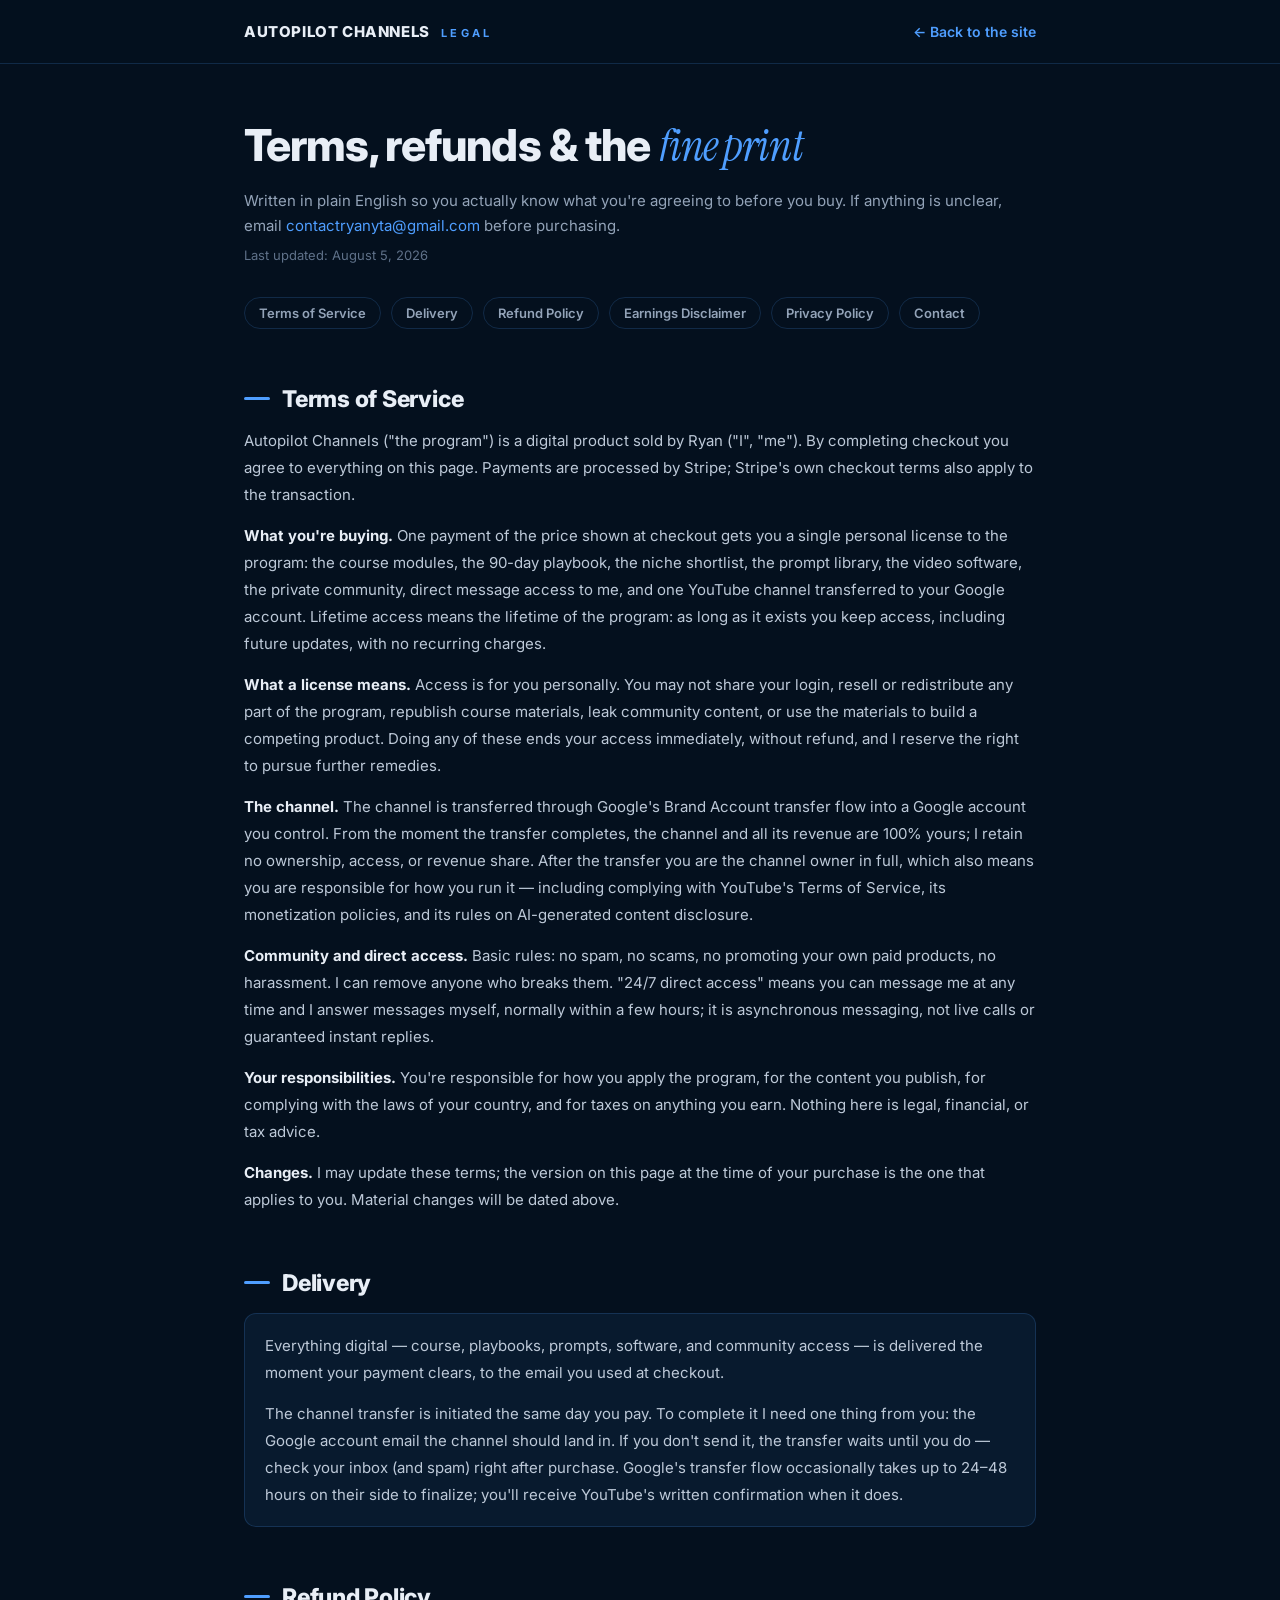
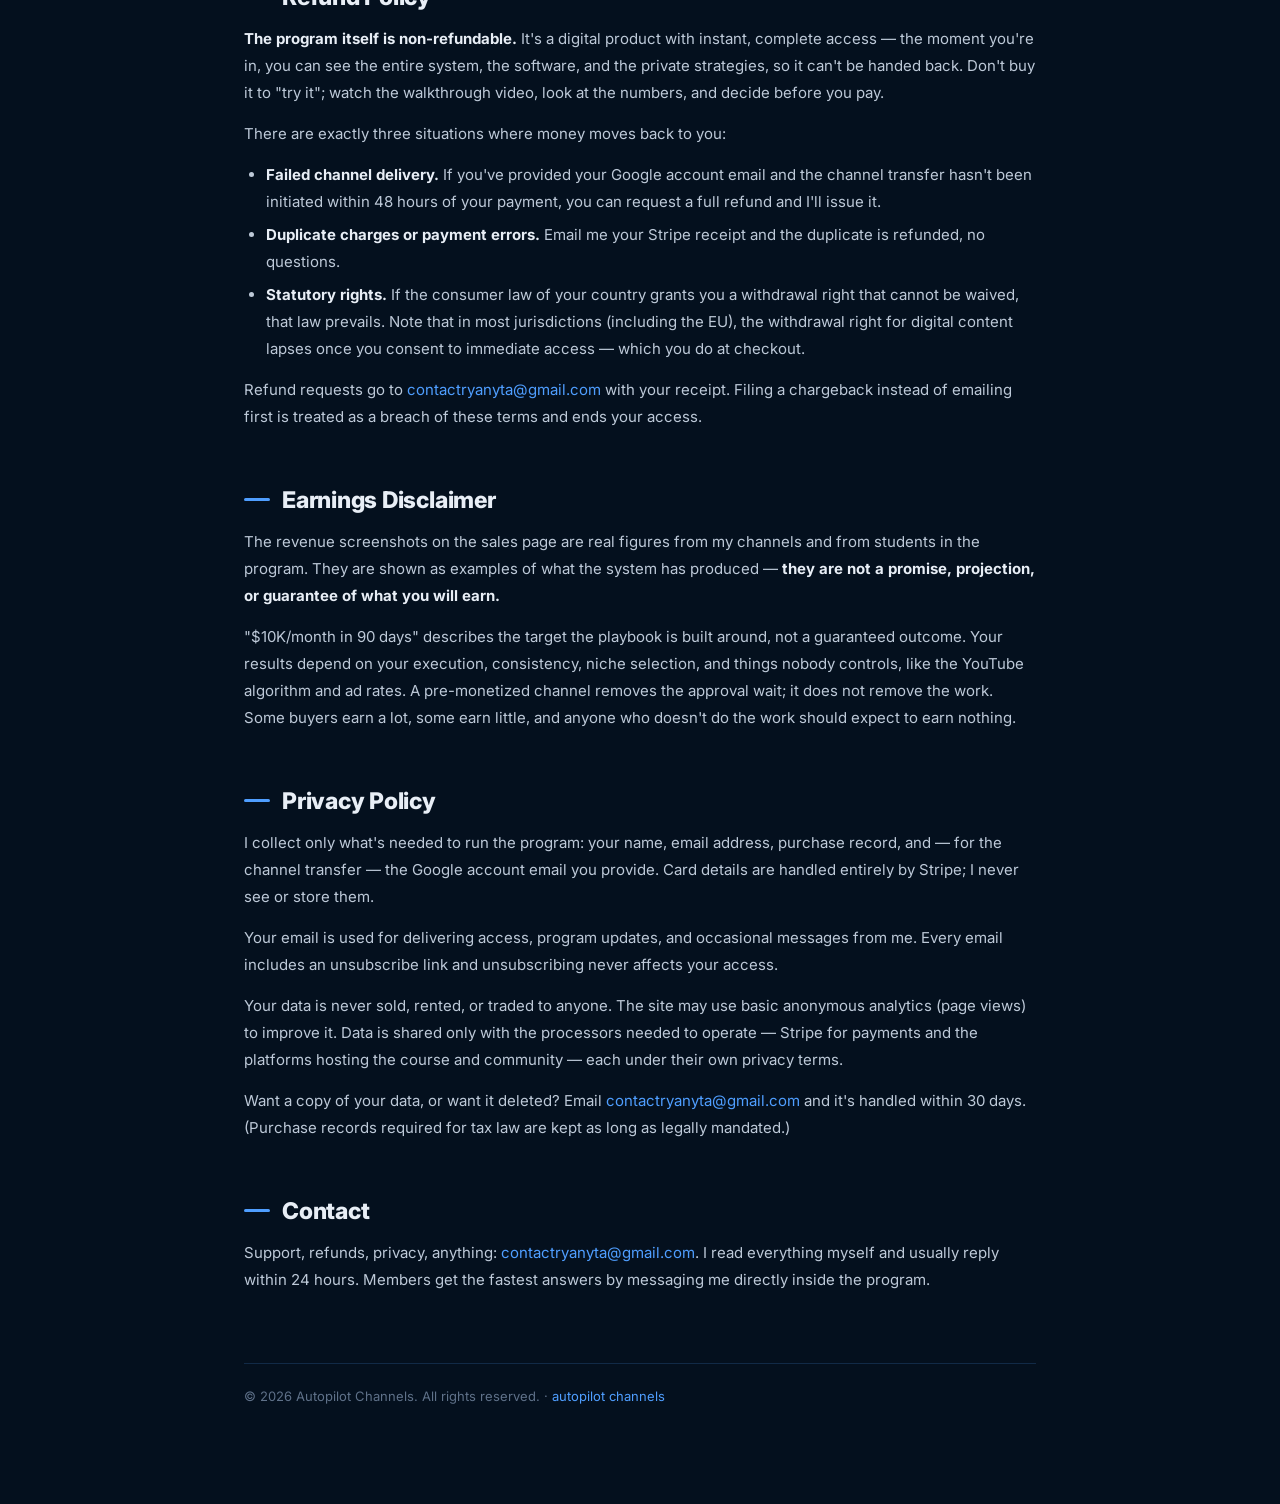
==== legal.html @ b706ec9d "Add legal page (terms, refunds, privacy) and link it from footer Co-Authored-By: Claude Fable 5 <nor" ====
<!doctype html>
<html lang="en">
<head>
<meta charset="utf-8">
<meta name="viewport" content="width=device-width, initial-scale=1">
<title>Autopilot Channels — Terms, Refunds &amp; Privacy</title>
<meta name="robots" content="noindex">
<link rel="icon" type="image/svg+xml" href="data:image/svg+xml,%3Csvg xmlns='http://www.w3.org/2000/svg' viewBox='0 0 64 64'%3E%3Crect width='64' height='64' rx='14' fill='%2304101e'/%3E%3Cpath d='M22 14h20l-10 18 10 18H22l10-18z' fill='%234f9eff'/%3E%3C/svg%3E">
<link rel="preconnect" href="https://fonts.googleapis.com">
<link rel="preconnect" href="https://fonts.gstatic.com" crossorigin>
<link href="https://fonts.googleapis.com/css2?family=Inter:wght@400;500;600;700;800&family=Instrument+Serif:ital@1&display=swap" rel="stylesheet">
<style>
:root{--bg:#04101e;--panel:#081a2e;--line:rgba(79,158,255,.18);--text:#e8eef6;--muted:#93a3b8;--blue:#4f9eff}
*{box-sizing:border-box}
html,body{margin:0;padding:0;background:var(--bg);color:var(--text);font-family:'Inter',sans-serif;-webkit-font-smoothing:antialiased}
a{color:var(--blue);text-decoration:none}a:hover{text-decoration:underline}
::selection{background:var(--blue);color:#04101e}
.topbar{border-bottom:1px solid var(--line);background:rgba(4,16,30,.9)}
.topbar-inner{max-width:840px;margin:0 auto;padding:22px 24px;display:flex;justify-content:space-between;align-items:center;gap:16px}
.brand{font-weight:800;letter-spacing:.04em;font-size:15px}
.brand span{color:var(--blue);font-size:11px;letter-spacing:.28em;margin-left:8px;font-weight:700}
.back{font-size:14px;font-weight:600}
main{max-width:840px;margin:0 auto;padding:56px 24px 100px}
h1{margin:0;font-size:clamp(30px,4.5vw,44px);font-weight:800;letter-spacing:-.02em;line-height:1.15}
h1 em{font-family:'Instrument Serif',serif;font-style:italic;font-weight:400;color:var(--blue)}
.intro{margin:16px 0 0;color:var(--muted);font-size:15px;line-height:1.7}
.updated{margin:8px 0 0;font-size:13px;color:#5f7189}
.toc{margin:34px 0 0;display:flex;flex-wrap:wrap;gap:10px}
.toc a{font-size:13px;font-weight:600;border:1px solid var(--line);border-radius:999px;padding:7px 14px;color:var(--muted)}
.toc a:hover{color:var(--blue);border-color:var(--blue);text-decoration:none}
section{margin-top:56px;scroll-margin-top:24px}
h2{margin:0;font-size:23px;font-weight:800;letter-spacing:-.01em;display:flex;align-items:center;gap:12px}
h2::before{content:'';width:26px;height:3px;background:var(--blue);border-radius:2px;flex:none}
section p,section li{font-size:15px;line-height:1.8;color:#bdc9d8}
section p{margin:14px 0 0}
section ul{margin:14px 0 0;padding-left:22px}
section li{margin:6px 0}
strong{color:var(--text)}
.card{margin-top:16px;background:var(--panel);border:1px solid var(--line);border-radius:12px;padding:4px 20px 18px}
footer{border-top:1px solid var(--line);margin-top:70px;padding-top:24px;font-size:13px;color:#5f7189}
</style>
</head>
<body>

<div class="topbar">
  <div class="topbar-inner">
    <div class="brand">AUTOPILOT CHANNELS <span>LEGAL</span></div>
    <a class="back" href="index.html">← Back to the site</a>
  </div>
</div>

<main>
  <h1>Terms, refunds &amp; the <em>fine print</em></h1>
  <p class="intro">Written in plain English so you actually know what you're agreeing to before you buy. If anything is unclear, email <a href="mailto:contactryanyta@gmail.com">contactryanyta@gmail.com</a> before purchasing.</p>
  <p class="updated">Last updated: August 5, 2026</p>

  <nav class="toc">
    <a href="#terms">Terms of Service</a>
    <a href="#delivery">Delivery</a>
    <a href="#refunds">Refund Policy</a>
    <a href="#earnings">Earnings Disclaimer</a>
    <a href="#privacy">Privacy Policy</a>
    <a href="#contact">Contact</a>
  </nav>

  <section id="terms">
    <h2>Terms of Service</h2>
    <p>Autopilot Channels ("the program") is a digital product sold by Ryan ("I", "me"). By completing checkout you agree to everything on this page. Payments are processed by Stripe; Stripe's own checkout terms also apply to the transaction.</p>
    <p><strong>What you're buying.</strong> One payment of the price shown at checkout gets you a single personal license to the program: the course modules, the 90-day playbook, the niche shortlist, the prompt library, the video software, the private community, direct message access to me, and one YouTube channel transferred to your Google account. Lifetime access means the lifetime of the program: as long as it exists you keep access, including future updates, with no recurring charges.</p>
    <p><strong>What a license means.</strong> Access is for you personally. You may not share your login, resell or redistribute any part of the program, republish course materials, leak community content, or use the materials to build a competing product. Doing any of these ends your access immediately, without refund, and I reserve the right to pursue further remedies.</p>
    <p><strong>The channel.</strong> The channel is transferred through Google's Brand Account transfer flow into a Google account you control. From the moment the transfer completes, the channel and all its revenue are 100% yours; I retain no ownership, access, or revenue share. After the transfer you are the channel owner in full, which also means you are responsible for how you run it — including complying with YouTube's Terms of Service, its monetization policies, and its rules on AI-generated content disclosure.</p>
    <p><strong>Community and direct access.</strong> Basic rules: no spam, no scams, no promoting your own paid products, no harassment. I can remove anyone who breaks them. "24/7 direct access" means you can message me at any time and I answer messages myself, normally within a few hours; it is asynchronous messaging, not live calls or guaranteed instant replies.</p>
    <p><strong>Your responsibilities.</strong> You're responsible for how you apply the program, for the content you publish, for complying with the laws of your country, and for taxes on anything you earn. Nothing here is legal, financial, or tax advice.</p>
    <p><strong>Changes.</strong> I may update these terms; the version on this page at the time of your purchase is the one that applies to you. Material changes will be dated above.</p>
  </section>

  <section id="delivery">
    <h2>Delivery</h2>
    <div class="card">
      <p>Everything digital — course, playbooks, prompts, software, and community access — is delivered the moment your payment clears, to the email you used at checkout.</p>
      <p>The channel transfer is initiated the same day you pay. To complete it I need one thing from you: the Google account email the channel should land in. If you don't send it, the transfer waits until you do — check your inbox (and spam) right after purchase. Google's transfer flow occasionally takes up to 24–48 hours on their side to finalize; you'll receive YouTube's written confirmation when it does.</p>
    </div>
  </section>

  <section id="refunds">
    <h2>Refund Policy</h2>
    <p><strong>The program itself is non-refundable.</strong> It's a digital product with instant, complete access — the moment you're in, you can see the entire system, the software, and the private strategies, so it can't be handed back. Don't buy it to "try it"; watch the walkthrough video, look at the numbers, and decide before you pay.</p>
    <p>There are exactly three situations where money moves back to you:</p>
    <ul>
      <li><strong>Failed channel delivery.</strong> If you've provided your Google account email and the channel transfer hasn't been initiated within 48 hours of your payment, you can request a full refund and I'll issue it.</li>
      <li><strong>Duplicate charges or payment errors.</strong> Email me your Stripe receipt and the duplicate is refunded, no questions.</li>
      <li><strong>Statutory rights.</strong> If the consumer law of your country grants you a withdrawal right that cannot be waived, that law prevails. Note that in most jurisdictions (including the EU), the withdrawal right for digital content lapses once you consent to immediate access — which you do at checkout.</li>
    </ul>
    <p>Refund requests go to <a href="mailto:contactryanyta@gmail.com">contactryanyta@gmail.com</a> with your receipt. Filing a chargeback instead of emailing first is treated as a breach of these terms and ends your access.</p>
  </section>

  <section id="earnings">
    <h2>Earnings Disclaimer</h2>
    <p>The revenue screenshots on the sales page are real figures from my channels and from students in the program. They are shown as examples of what the system has produced — <strong>they are not a promise, projection, or guarantee of what you will earn.</strong></p>
    <p>"$10K/month in 90 days" describes the target the playbook is built around, not a guaranteed outcome. Your results depend on your execution, consistency, niche selection, and things nobody controls, like the YouTube algorithm and ad rates. A pre-monetized channel removes the approval wait; it does not remove the work. Some buyers earn a lot, some earn little, and anyone who doesn't do the work should expect to earn nothing.</p>
  </section>

  <section id="privacy">
    <h2>Privacy Policy</h2>
    <p>I collect only what's needed to run the program: your name, email address, purchase record, and — for the channel transfer — the Google account email you provide. Card details are handled entirely by Stripe; I never see or store them.</p>
    <p>Your email is used for delivering access, program updates, and occasional messages from me. Every email includes an unsubscribe link and unsubscribing never affects your access.</p>
    <p>Your data is never sold, rented, or traded to anyone. The site may use basic anonymous analytics (page views) to improve it. Data is shared only with the processors needed to operate — Stripe for payments and the platforms hosting the course and community — each under their own privacy terms.</p>
    <p>Want a copy of your data, or want it deleted? Email <a href="mailto:contactryanyta@gmail.com">contactryanyta@gmail.com</a> and it's handled within 30 days. (Purchase records required for tax law are kept as long as legally mandated.)</p>
  </section>

  <section id="contact">
    <h2>Contact</h2>
    <p>Support, refunds, privacy, anything: <a href="mailto:contactryanyta@gmail.com">contactryanyta@gmail.com</a>. I read everything myself and usually reply within 24 hours. Members get the fastest answers by messaging me directly inside the program.</p>
  </section>

  <footer>© 2026 Autopilot Channels. All rights reserved. · <a href="index.html">autopilot channels</a></footer>
</main>
</body>
</html>
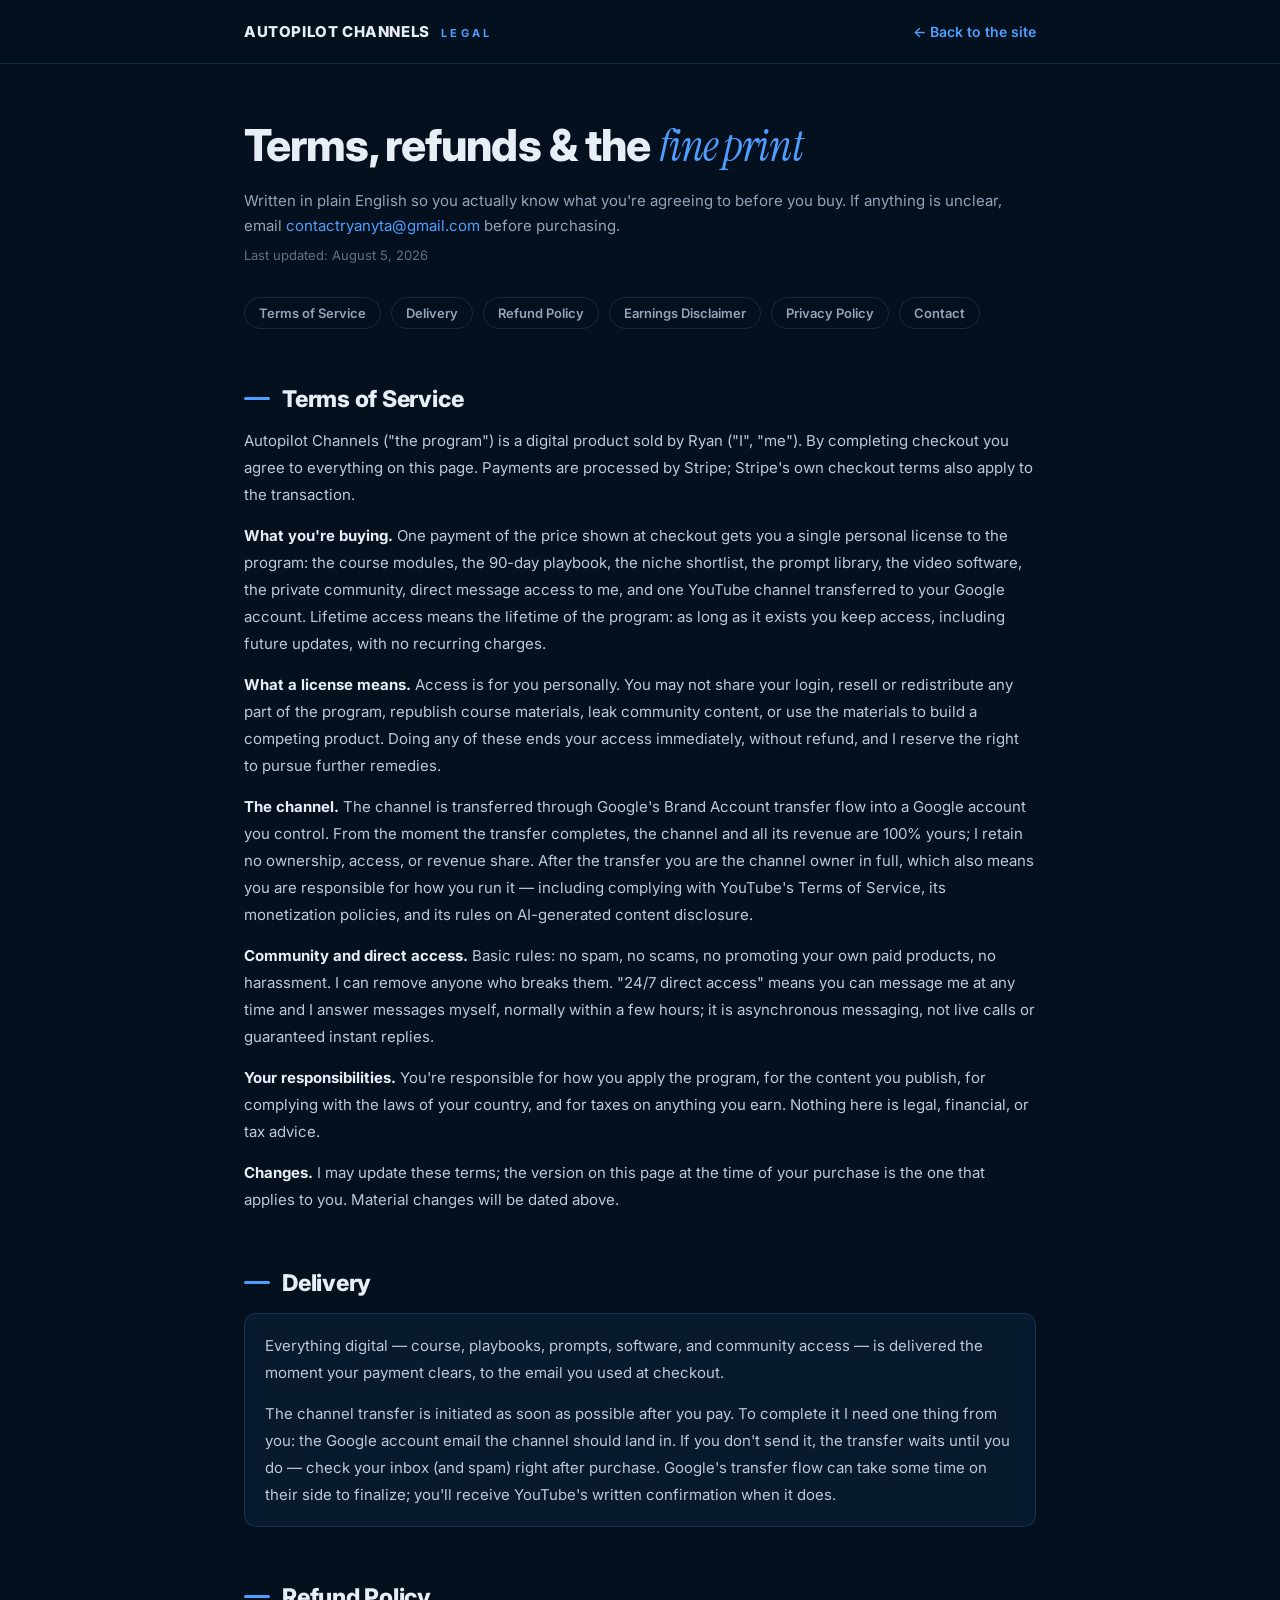
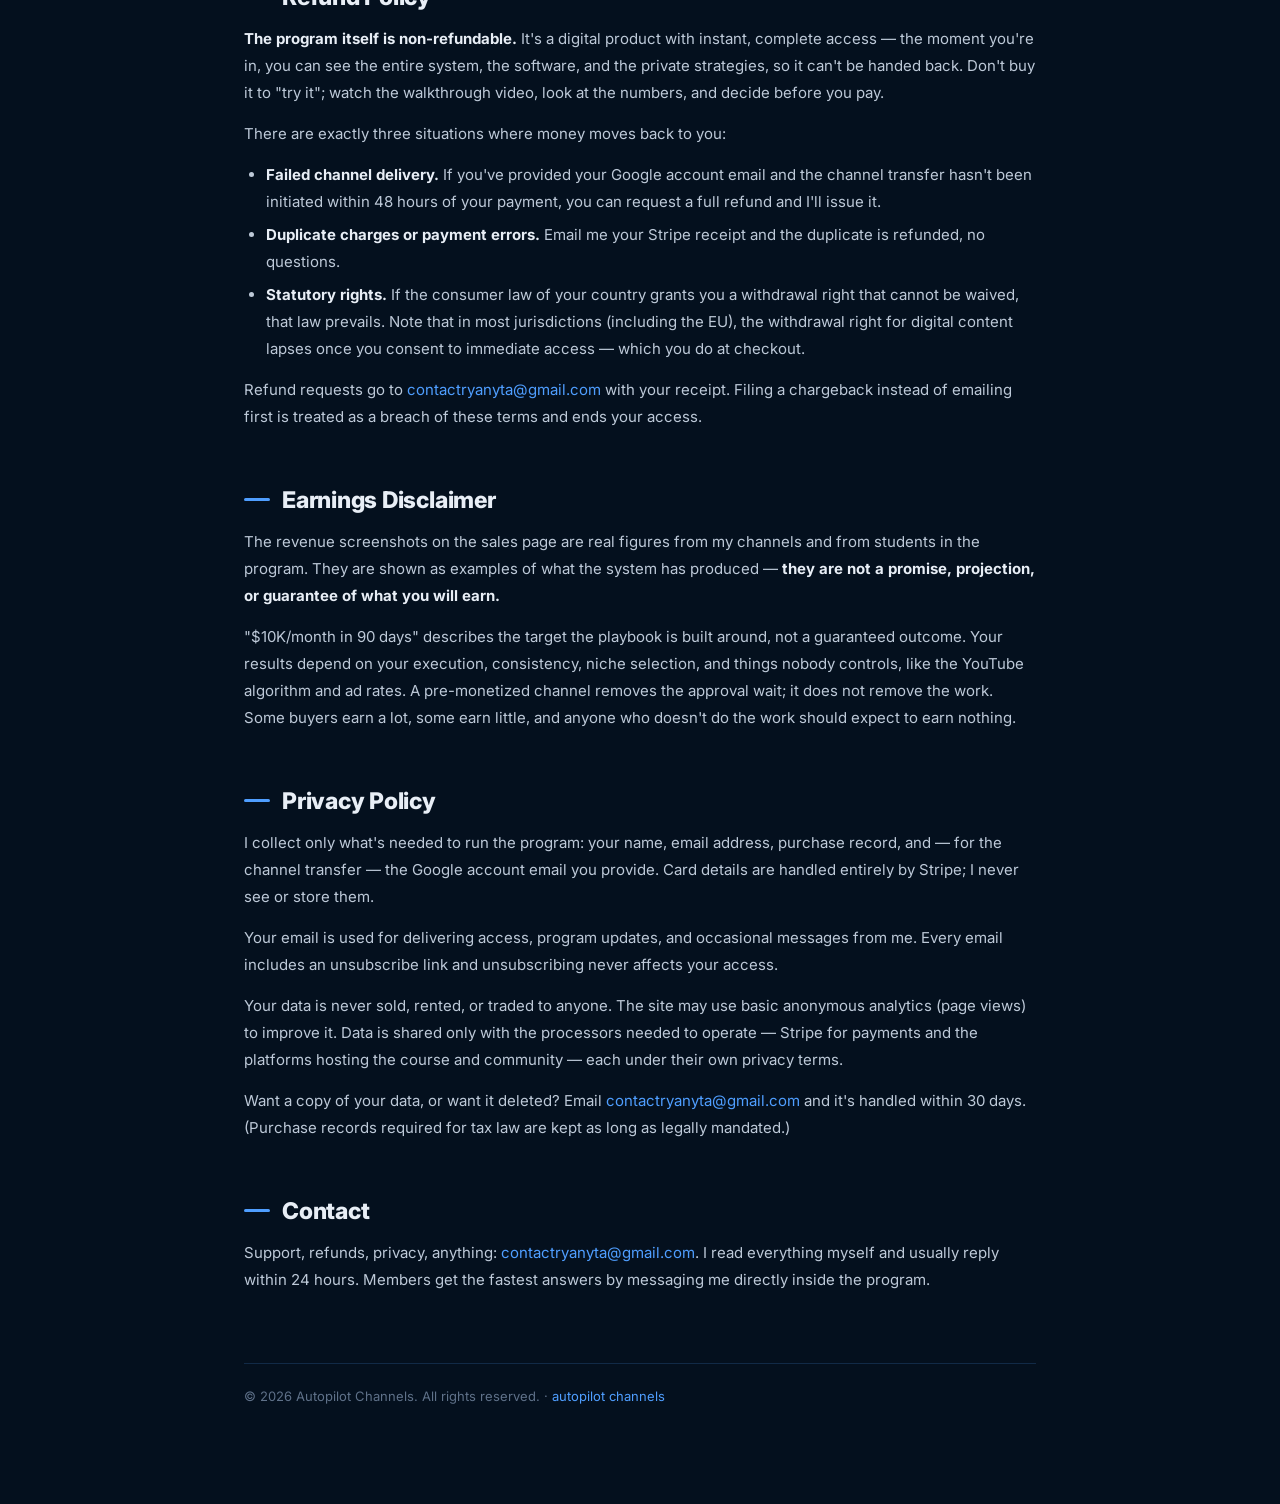
==== commit d201e2cc: "Replace same-day delivery claims with as-soon-as-possible wording Co-Authored-By: Claude Fable 5.1 <" ====
--- a/legal.html
+++ b/legal.html
@@ -78,7 +78,7 @@
     <h2>Delivery</h2>
     <div class="card">
       <p>Everything digital — course, playbooks, prompts, software, and community access — is delivered the moment your payment clears, to the email you used at checkout.</p>
-      <p>The channel transfer is initiated the same day you pay. To complete it I need one thing from you: the Google account email the channel should land in. If you don't send it, the transfer waits until you do — check your inbox (and spam) right after purchase. Google's transfer flow occasionally takes up to 24–48 hours on their side to finalize; you'll receive YouTube's written confirmation when it does.</p>
+      <p>The channel transfer is initiated as soon as possible after you pay. To complete it I need one thing from you: the Google account email the channel should land in. If you don't send it, the transfer waits until you do — check your inbox (and spam) right after purchase. Google's transfer flow can take some time on their side to finalize; you'll receive YouTube's written confirmation when it does.</p>
     </div>
   </section>
 
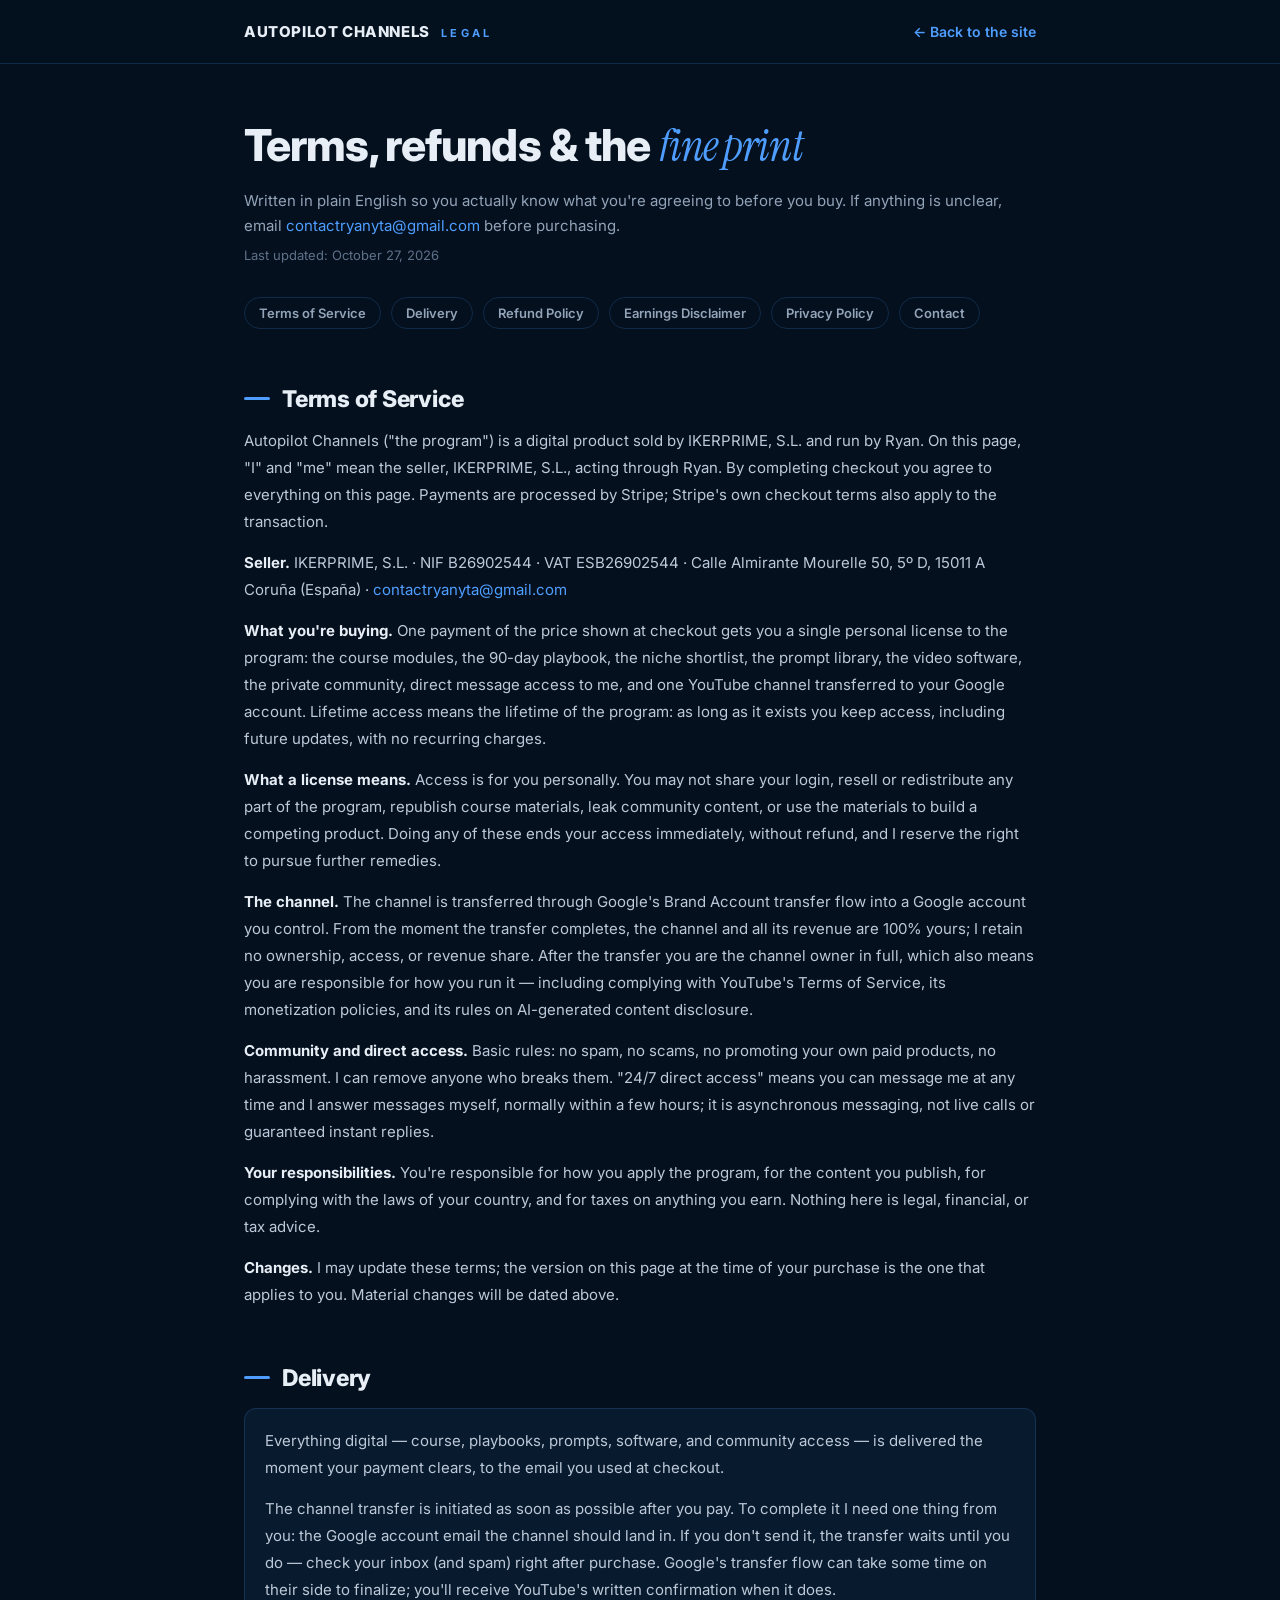
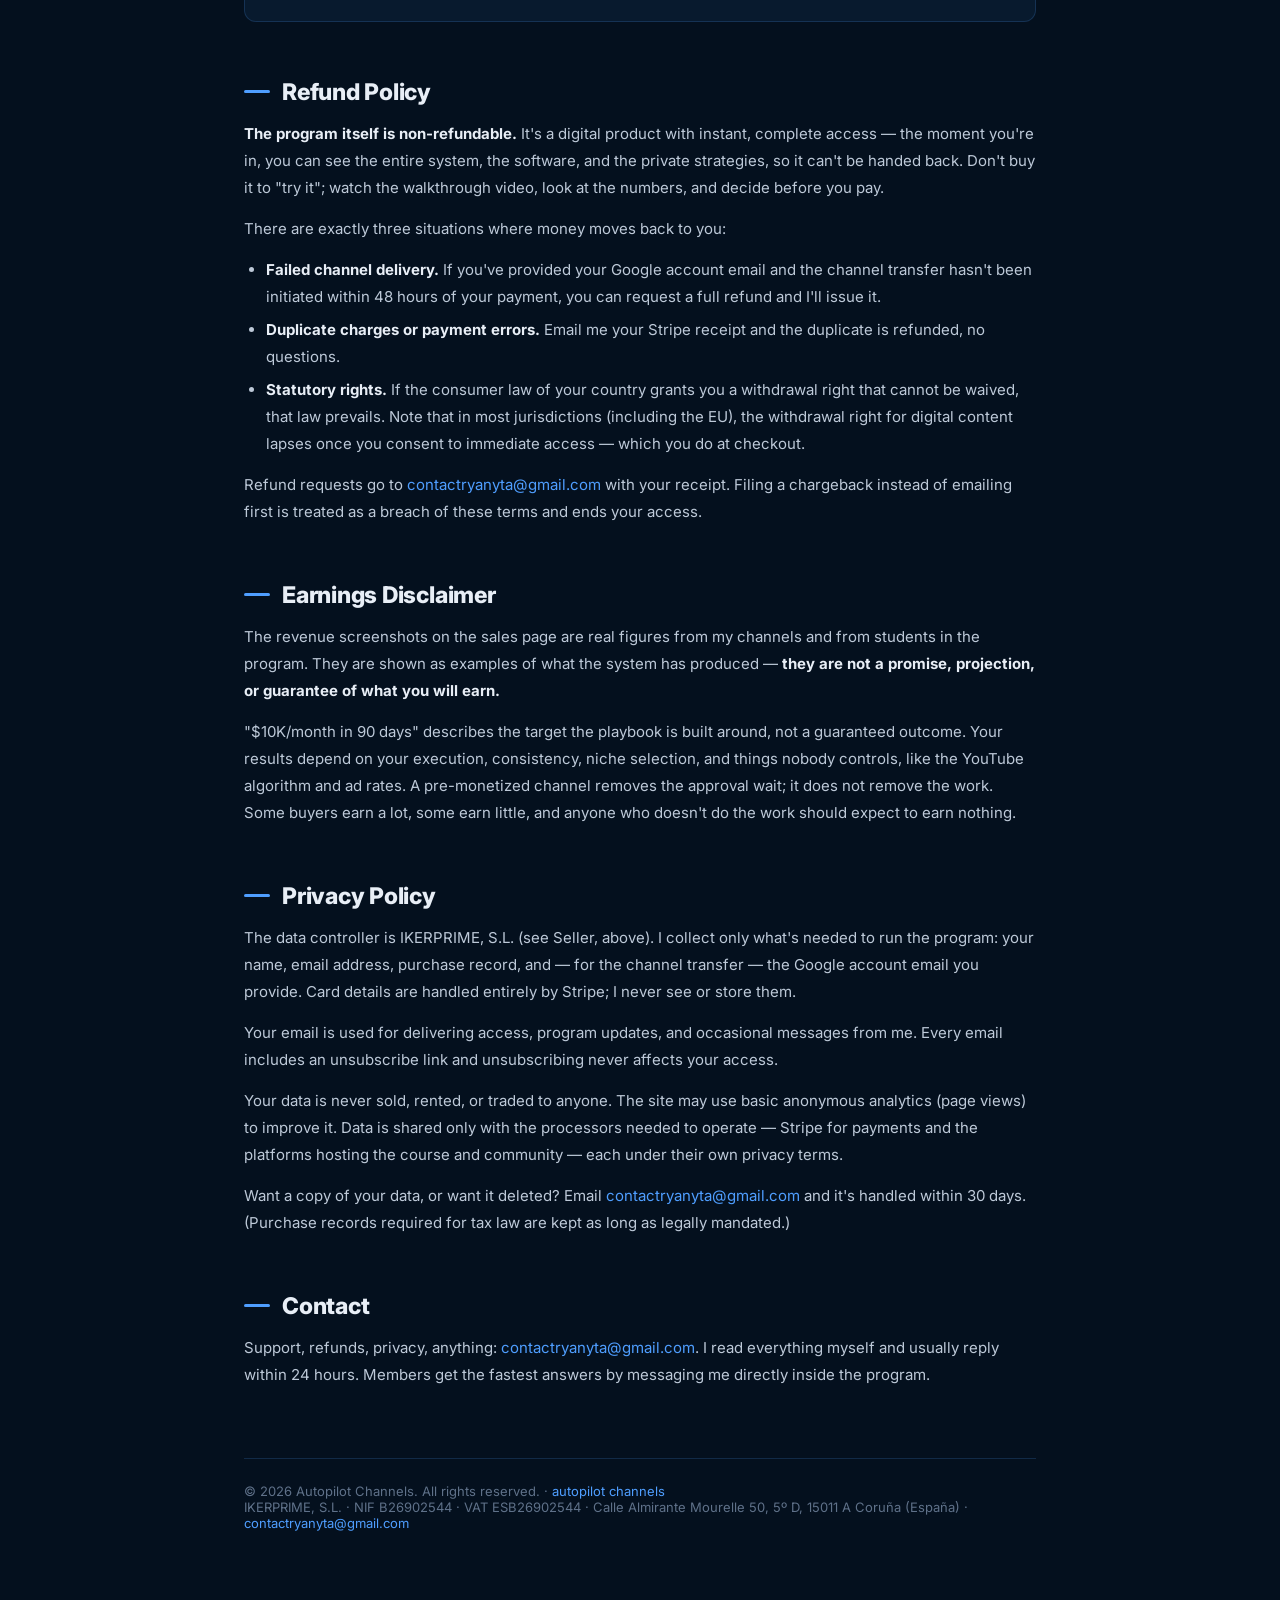
==== commit 42e9bedb: "Show EU visitors the final price incl. VAT and identify the seller (IKERPRIME, S.L.) Co-Authored-By:" ====
--- a/legal.html
+++ b/legal.html
@@ -52,7 +52,7 @@
 <main>
   <h1>Terms, refunds &amp; the <em>fine print</em></h1>
   <p class="intro">Written in plain English so you actually know what you're agreeing to before you buy. If anything is unclear, email <a href="mailto:contactryanyta@gmail.com">contactryanyta@gmail.com</a> before purchasing.</p>
-  <p class="updated">Last updated: August 5, 2026</p>
+  <p class="updated">Last updated: October 27, 2026</p>
 
   <nav class="toc">
     <a href="#terms">Terms of Service</a>
@@ -65,7 +65,8 @@
 
   <section id="terms">
     <h2>Terms of Service</h2>
-    <p>Autopilot Channels ("the program") is a digital product sold by Ryan ("I", "me"). By completing checkout you agree to everything on this page. Payments are processed by Stripe; Stripe's own checkout terms also apply to the transaction.</p>
+    <p>Autopilot Channels ("the program") is a digital product sold by IKERPRIME, S.L. and run by Ryan. On this page, "I" and "me" mean the seller, IKERPRIME, S.L., acting through Ryan. By completing checkout you agree to everything on this page. Payments are processed by Stripe; Stripe's own checkout terms also apply to the transaction.</p>
+    <p><strong>Seller.</strong> IKERPRIME, S.L. · NIF B26902544 · VAT ESB26902544 · Calle Almirante Mourelle 50, 5º D, 15011 A Coruña (España) · <a href="mailto:contactryanyta@gmail.com">contactryanyta@gmail.com</a></p>
     <p><strong>What you're buying.</strong> One payment of the price shown at checkout gets you a single personal license to the program: the course modules, the 90-day playbook, the niche shortlist, the prompt library, the video software, the private community, direct message access to me, and one YouTube channel transferred to your Google account. Lifetime access means the lifetime of the program: as long as it exists you keep access, including future updates, with no recurring charges.</p>
     <p><strong>What a license means.</strong> Access is for you personally. You may not share your login, resell or redistribute any part of the program, republish course materials, leak community content, or use the materials to build a competing product. Doing any of these ends your access immediately, without refund, and I reserve the right to pursue further remedies.</p>
     <p><strong>The channel.</strong> The channel is transferred through Google's Brand Account transfer flow into a Google account you control. From the moment the transfer completes, the channel and all its revenue are 100% yours; I retain no ownership, access, or revenue share. After the transfer you are the channel owner in full, which also means you are responsible for how you run it — including complying with YouTube's Terms of Service, its monetization policies, and its rules on AI-generated content disclosure.</p>
@@ -102,7 +103,7 @@
 
   <section id="privacy">
     <h2>Privacy Policy</h2>
-    <p>I collect only what's needed to run the program: your name, email address, purchase record, and — for the channel transfer — the Google account email you provide. Card details are handled entirely by Stripe; I never see or store them.</p>
+    <p>The data controller is IKERPRIME, S.L. (see Seller, above). I collect only what's needed to run the program: your name, email address, purchase record, and — for the channel transfer — the Google account email you provide. Card details are handled entirely by Stripe; I never see or store them.</p>
     <p>Your email is used for delivering access, program updates, and occasional messages from me. Every email includes an unsubscribe link and unsubscribing never affects your access.</p>
     <p>Your data is never sold, rented, or traded to anyone. The site may use basic anonymous analytics (page views) to improve it. Data is shared only with the processors needed to operate — Stripe for payments and the platforms hosting the course and community — each under their own privacy terms.</p>
     <p>Want a copy of your data, or want it deleted? Email <a href="mailto:contactryanyta@gmail.com">contactryanyta@gmail.com</a> and it's handled within 30 days. (Purchase records required for tax law are kept as long as legally mandated.)</p>
@@ -113,7 +114,7 @@
     <p>Support, refunds, privacy, anything: <a href="mailto:contactryanyta@gmail.com">contactryanyta@gmail.com</a>. I read everything myself and usually reply within 24 hours. Members get the fastest answers by messaging me directly inside the program.</p>
   </section>
 
-  <footer>© 2026 Autopilot Channels. All rights reserved. · <a href="index.html">autopilot channels</a></footer>
+  <footer>© 2026 Autopilot Channels. All rights reserved. · <a href="index.html">autopilot channels</a><br>IKERPRIME, S.L. · NIF B26902544 · VAT ESB26902544 · Calle Almirante Mourelle 50, 5º D, 15011 A Coruña (España) · <a href="mailto:contactryanyta@gmail.com">contactryanyta@gmail.com</a></footer>
 </main>
 </body>
 </html>
